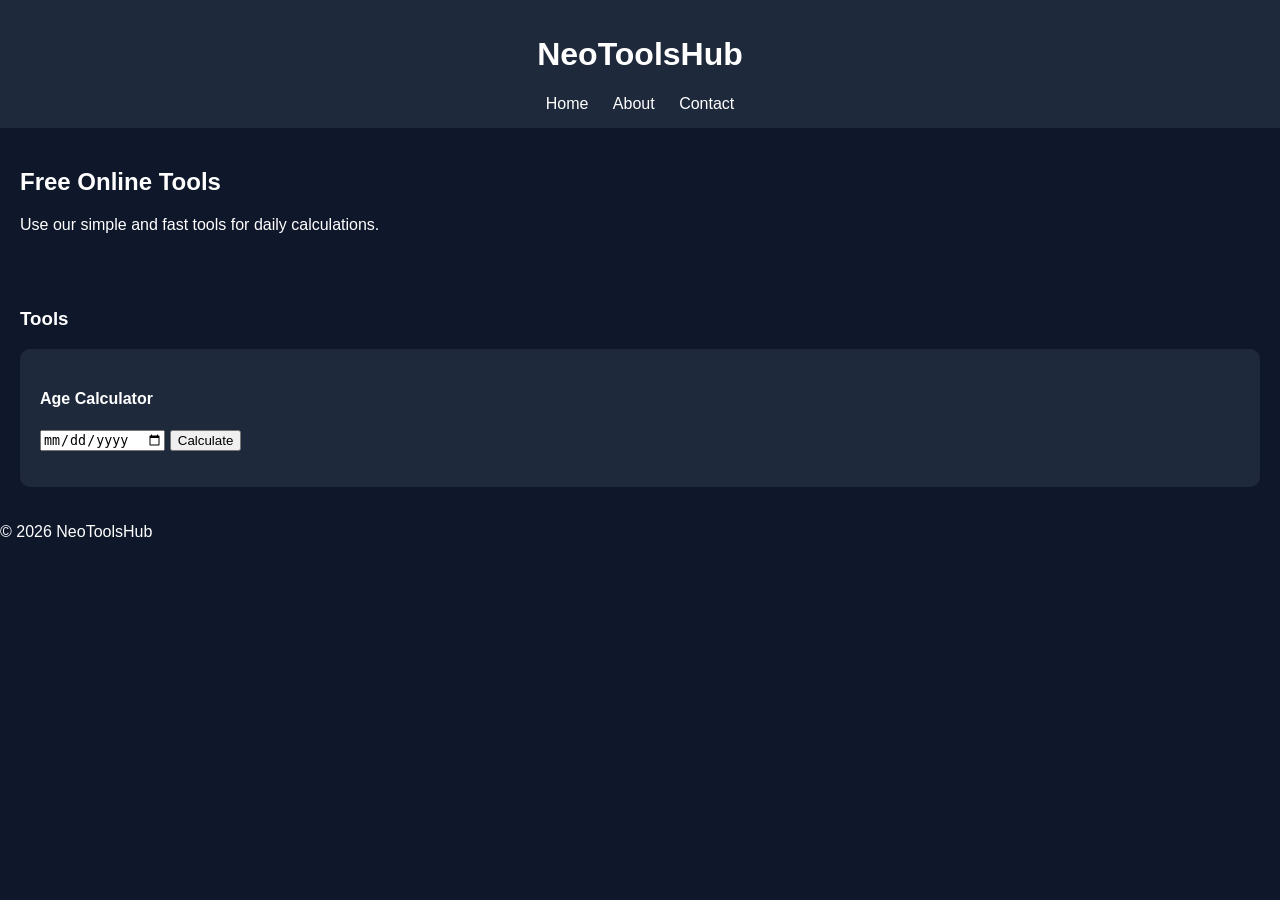
==== index.html @ cdfaf319 "Initial website upload (NeoToolsHub) Added HTML, CSS, JS and sitemap files for NeoToolsHub website" ====
<!DOCTYPE html>
<html lang="en">
<head>
<meta charset="UTF-8">
<meta name="viewport" content="width=device-width, initial-scale=1.0">
<title>NeoToolsHub - Free Online Tools</title>
<meta name="description" content="Free online tools like age calculator, EMI calculator, percentage calculator, and more. Fast & simple tools.">
<link rel="stylesheet" href="style.css">
</head>

<body>

<header>
  <h1>NeoToolsHub</h1>
  <nav>
    <a href="index.html">Home</a>
    <a href="about.html">About</a>
    <a href="contact.html">Contact</a>
  </nav>
</header>

<section>
  <h2>Free Online Tools</h2>
  <p>Use our simple and fast tools for daily calculations.</p>
</section>

<section>
  <h3>Tools</h3>

  <div class="card">
    <h4>Age Calculator</h4>
    <input type="date" id="dob">
    <button onclick="calcAge()">Calculate</button>
    <p id="result"></p>
  </div>

</section>

<footer>
  <p>© 2026 NeoToolsHub</p>
</footer>

<script src="script.js"></script>
</body>
</html>
---- style.css ----
body {
  font-family: Arial;
  margin: 0;
  background: #0f172a;
  color: white;
}

header {
  background: #1e293b;
  padding: 15px;
  text-align: center;
}

nav a {
  color: white;
  margin: 10px;
  text-decoration: none;
}

section {
  padding: 20px;
}

.card {
  background: #1e293b;
  padding: 20px;
  border-radius: 10px;
}
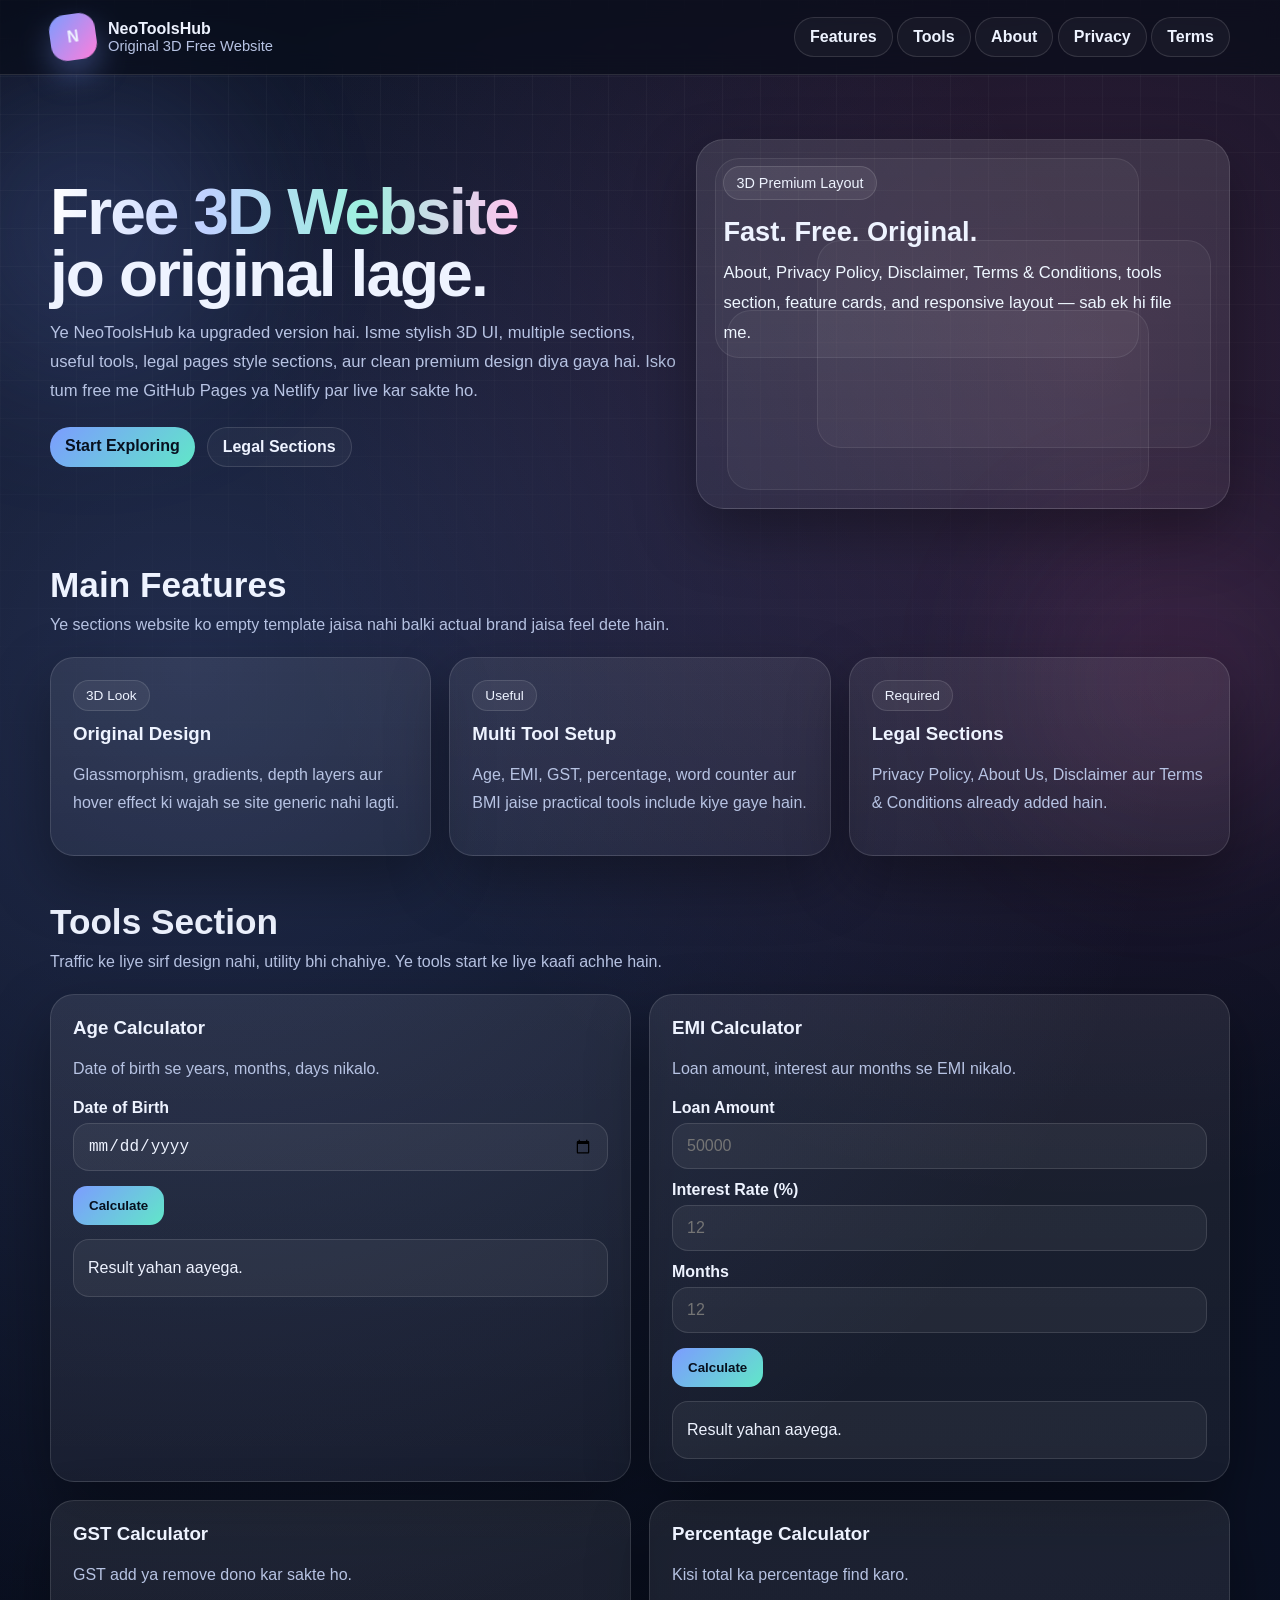
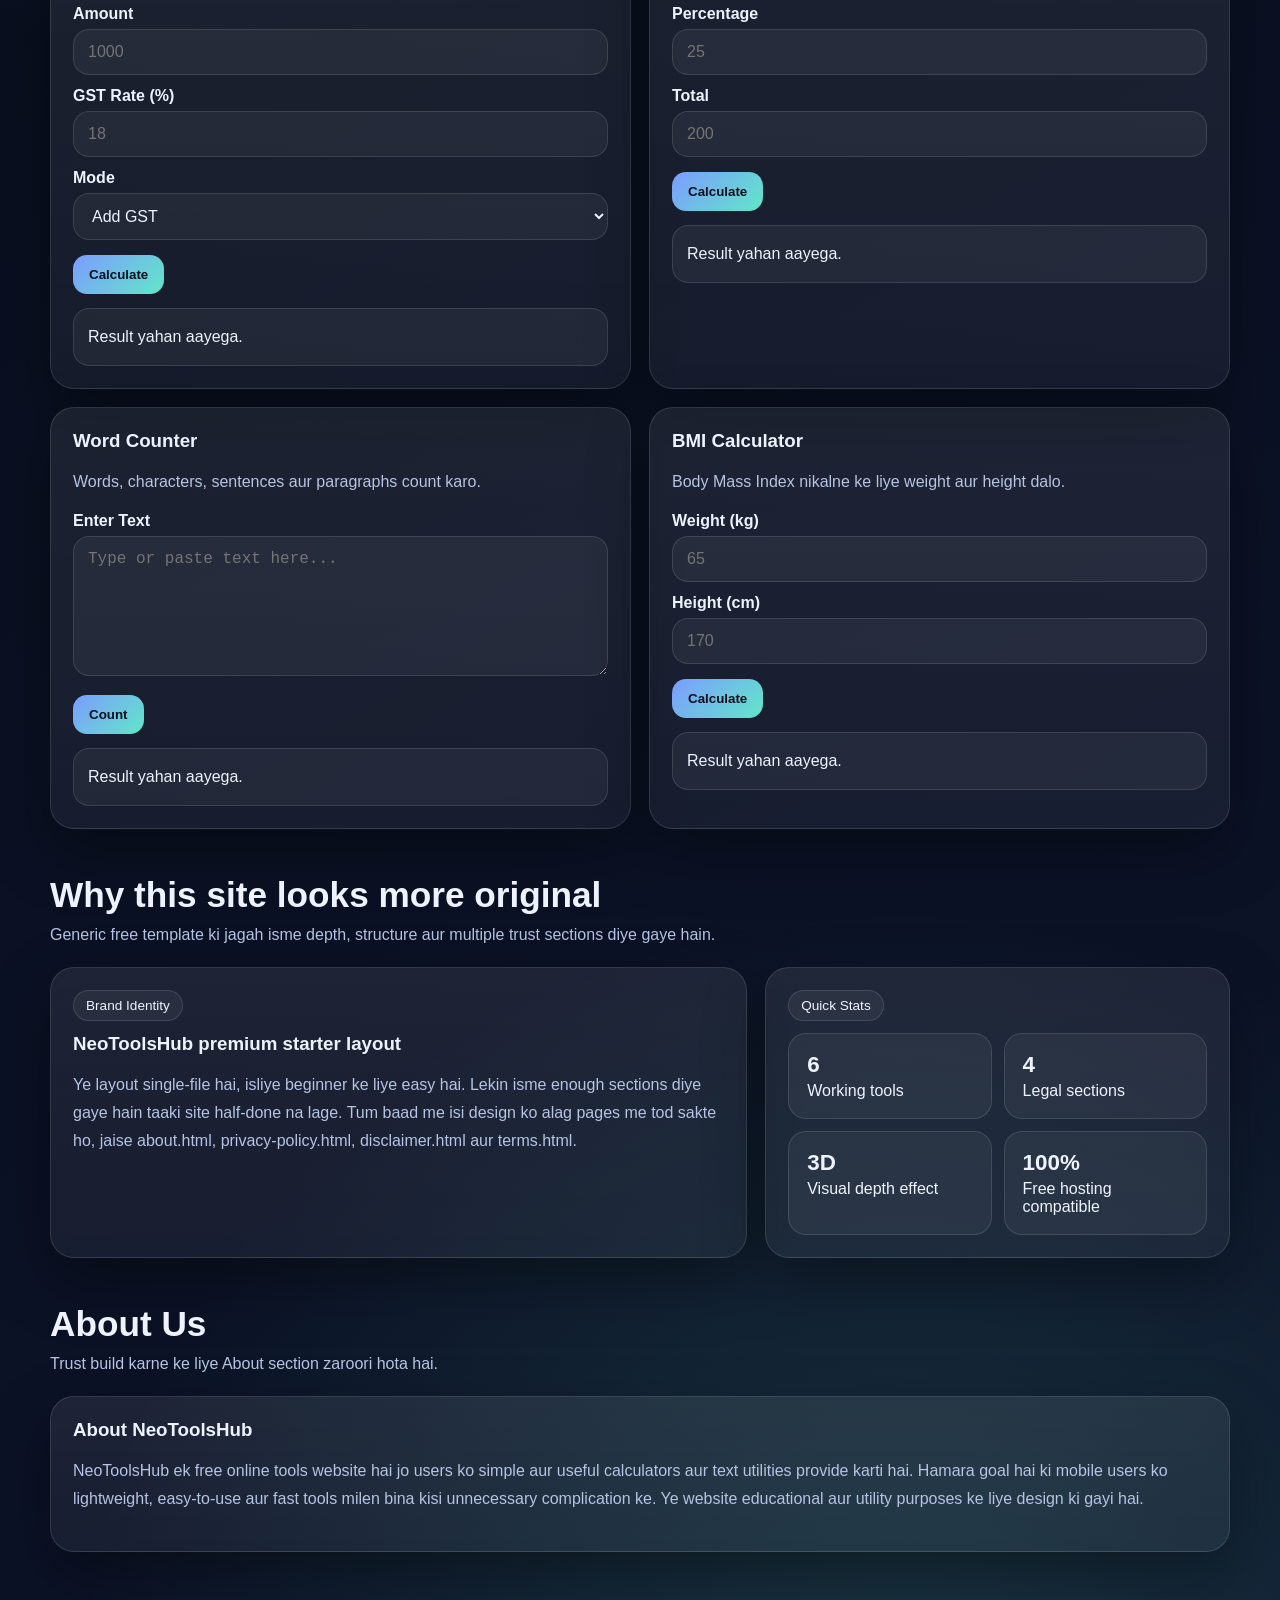
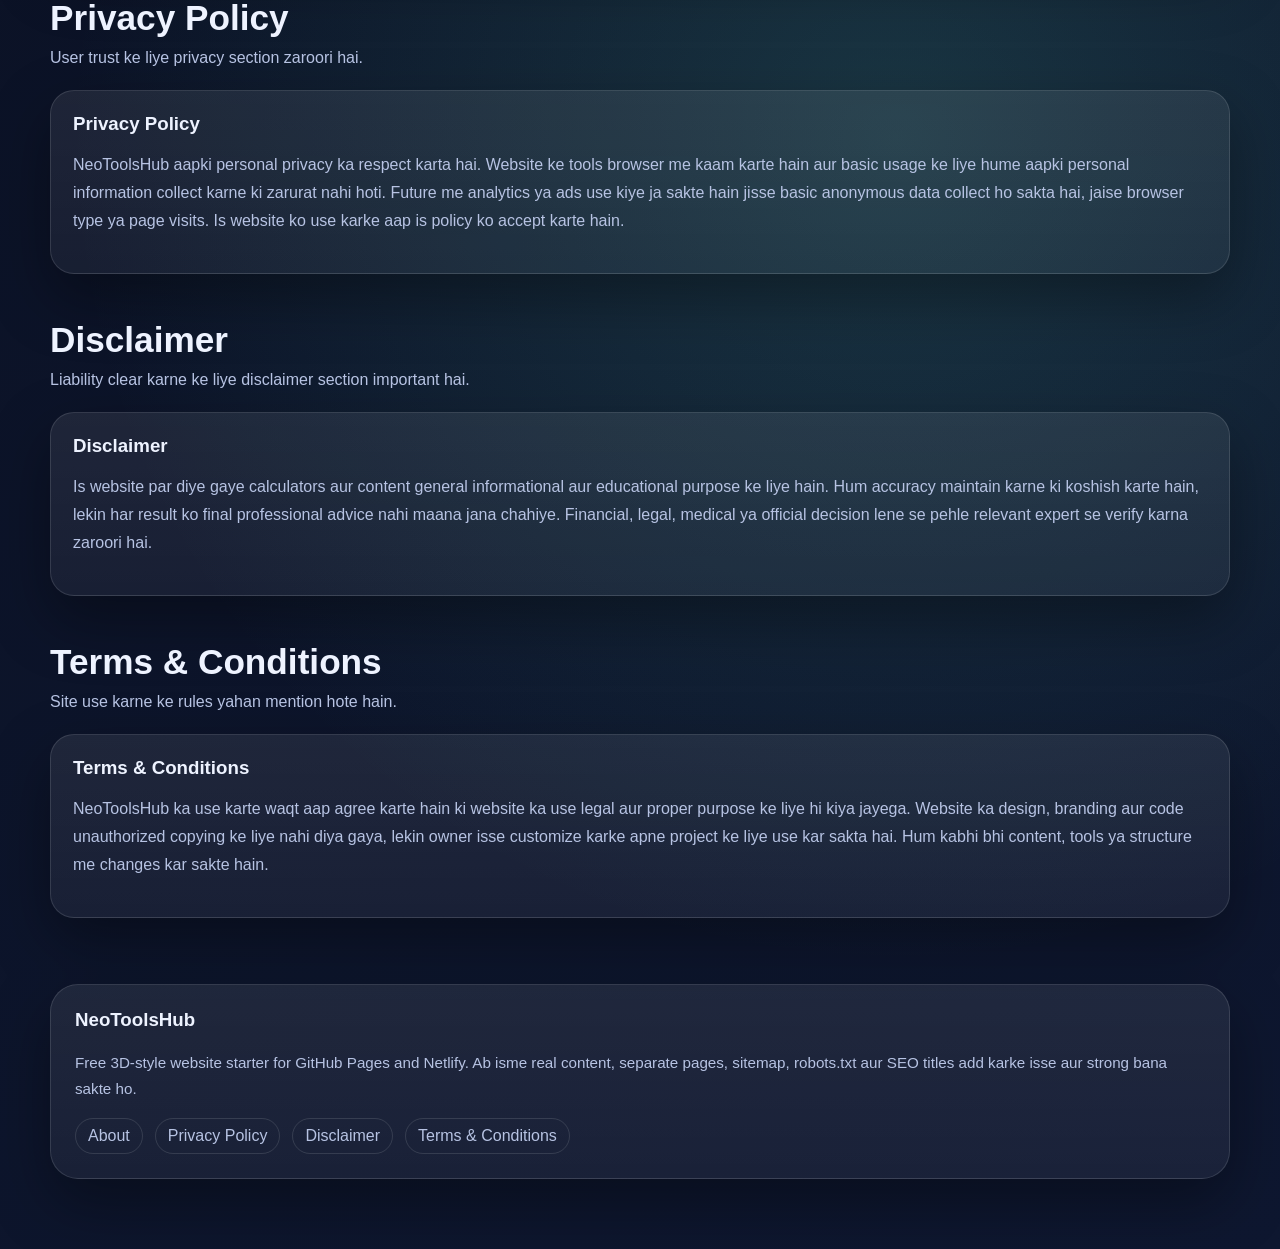
==== commit 0b434ade: "Update index.html" ====
--- a/index.html
+++ b/index.html
@@ -1,46 +1,501 @@
-
 <!DOCTYPE html>
 <html lang="en">
 <head>
-<meta charset="UTF-8">
-<meta name="viewport" content="width=device-width, initial-scale=1.0">
-<title>NeoToolsHub - Free Online Tools</title>
-<meta name="description" content="Free online tools like age calculator, EMI calculator, percentage calculator, and more. Fast & simple tools.">
-<link rel="stylesheet" href="style.css">
+  <meta charset="UTF-8" />
+  <meta name="viewport" content="width=device-width, initial-scale=1.0" />
+  <title>NeoToolsHub | Free 3D Tools Website</title>
+  <meta name="description" content="NeoToolsHub is a free 3D-style tools website with useful calculators, clean sections, and important legal pages like Privacy Policy, About, Disclaimer, and Terms." />
+  <meta name="theme-color" content="#0b1020" />
+  <style>
+    :root{
+      --bg:#070b17;
+      --bg2:#0e1730;
+      --panel:rgba(255,255,255,.08);
+      --panel2:rgba(255,255,255,.05);
+      --text:#eef3ff;
+      --muted:#b7c3e3;
+      --line:rgba(255,255,255,.12);
+      --accent:#7c9cff;
+      --accent2:#61e7c8;
+      --accent3:#ff7edb;
+      --shadow:0 24px 60px rgba(0,0,0,.35);
+      --radius:24px;
+    }
+    *{box-sizing:border-box}
+    html{scroll-behavior:smooth}
+    body{
+      margin:0;
+      font-family:Inter,Arial,Helvetica,sans-serif;
+      color:var(--text);
+      background:
+        radial-gradient(circle at 15% 15%, rgba(124,156,255,.22), transparent 25%),
+        radial-gradient(circle at 85% 8%, rgba(255,126,219,.16), transparent 20%),
+        radial-gradient(circle at 70% 75%, rgba(97,231,200,.16), transparent 24%),
+        linear-gradient(150deg,var(--bg),var(--bg2));
+      overflow-x:hidden;
+    }
+    .bg-grid,.bg-glow{position:fixed;inset:0;pointer-events:none;z-index:-2}
+    .bg-grid{
+      background-image:linear-gradient(rgba(255,255,255,.04) 1px,transparent 1px),linear-gradient(90deg,rgba(255,255,255,.04) 1px,transparent 1px);
+      background-size:38px 38px;
+      mask-image:linear-gradient(to bottom,rgba(0,0,0,.85),transparent);
+    }
+    .bg-glow::before,.bg-glow::after{
+      content:"";position:absolute;border-radius:50%;filter:blur(80px);opacity:.36
+    }
+    .bg-glow::before{width:300px;height:300px;left:-60px;top:80px;background:rgba(124,156,255,.45)}
+    .bg-glow::after{width:320px;height:320px;right:-60px;bottom:60px;background:rgba(255,126,219,.28)}
+    .container{width:min(1180px,calc(100% - 24px));margin:0 auto}
+    header{
+      position:sticky;top:0;z-index:50;
+      backdrop-filter:blur(12px);
+      background:rgba(7,11,23,.65);
+      border-bottom:1px solid var(--line)
+    }
+    .nav{display:flex;justify-content:space-between;align-items:center;gap:14px;padding:14px 0;flex-wrap:wrap}
+    .brand{display:flex;align-items:center;gap:12px;text-decoration:none;color:var(--text)}
+    .logo{
+      width:46px;height:46px;border-radius:16px;display:grid;place-items:center;
+      background:linear-gradient(135deg,var(--accent),var(--accent3));font-weight:800;
+      box-shadow:0 14px 30px rgba(124,156,255,.35);transform:rotate(-8deg)
+    }
+    .brand span{display:block;color:var(--muted);font-size:.92rem}
+    nav a,.btn{
+      text-decoration:none;color:var(--text);padding:10px 15px;border-radius:999px;
+      border:1px solid var(--line);background:rgba(255,255,255,.04);font-weight:600;
+      transition:.25s ease;display:inline-block
+    }
+    nav a:hover,.btn:hover{transform:translateY(-2px);background:rgba(255,255,255,.08)}
+    .hero{padding:64px 0 34px;display:grid;grid-template-columns:1.08fr .92fr;gap:20px;align-items:center}
+    .hero h1{font-size:clamp(2.2rem,5vw,4.6rem);line-height:.98;margin:0 0 12px;letter-spacing:-.03em}
+    .gradient{background:linear-gradient(90deg,#fff,#bfd0ff,#9ef0df,#ffc4ef);-webkit-background-clip:text;background-clip:text;color:transparent}
+    .hero p{margin:0 0 22px;color:var(--muted);font-size:1.04rem;line-height:1.75;max-width:680px}
+    .actions{display:flex;gap:12px;flex-wrap:wrap}
+    .btn.primary{background:linear-gradient(135deg,var(--accent),var(--accent2));color:#07101f;border:0}
+    .hero-3d{perspective:1000px}
+    .scene{
+      min-height:370px;padding:26px;border-radius:28px;position:relative;overflow:hidden;
+      border:1px solid var(--line);background:linear-gradient(180deg,rgba(255,255,255,.11),rgba(255,255,255,.05));
+      box-shadow:var(--shadow);transform-style:preserve-3d;transition:transform .12s ease-out
+    }
+    .scene .layer{position:absolute;border-radius:24px;border:1px solid rgba(255,255,255,.08);background:rgba(255,255,255,.04)}
+    .scene .l1{inset:18px 90px 150px 18px;transform:translateZ(20px)}
+    .scene .l2{inset:100px 18px 60px 120px;transform:translateZ(45px)}
+    .scene .l3{inset:170px 80px 18px 30px;transform:translateZ(75px)}
+    .floating{position:relative;z-index:2;transform:translateZ(100px)}
+    .badge{display:inline-block;padding:8px 12px;border-radius:999px;border:1px solid var(--line);background:rgba(255,255,255,.07);font-size:.9rem;margin-bottom:16px}
+    .floating h3{margin:0 0 10px;font-size:1.7rem}
+    .floating p{margin:0;color:#eef6ff;line-height:1.8}
+    .section{padding:22px 0 24px}
+    .section-head{display:flex;justify-content:space-between;gap:16px;align-items:end;margin-bottom:18px;flex-wrap:wrap}
+    .section-head h2{margin:0;font-size:clamp(1.6rem,4vw,2.2rem)}
+    .section-head p{margin:6px 0 0;color:var(--muted);max-width:760px;line-height:1.75}
+    .grid{display:grid;grid-template-columns:repeat(3,1fr);gap:18px}
+    .grid.two{grid-template-columns:repeat(2,1fr)}
+    .card,.legal-card,.feature-card{
+      border:1px solid var(--line);border-radius:var(--radius);
+      background:linear-gradient(180deg,var(--panel),var(--panel2));box-shadow:var(--shadow)
+    }
+    .card,.feature-card,.legal-card{padding:22px}
+    .feature-card{transform-style:preserve-3d;transition:.25s ease}
+    .feature-card:hover{transform:translateY(-6px) rotateX(4deg) rotateY(-4deg)}
+    .tag{display:inline-flex;padding:7px 12px;border-radius:999px;border:1px solid var(--line);background:rgba(255,255,255,.06);font-size:.85rem;margin-bottom:12px}
+    .feature-card h3,.card h3,.legal-card h3{margin:0 0 10px}
+    .muted{color:var(--muted);line-height:1.75}
+    label{display:block;margin:12px 0 6px;font-weight:700}
+    input,textarea,select{
+      width:100%;padding:13px 14px;border-radius:16px;border:1px solid var(--line);
+      background:rgba(255,255,255,.05);color:var(--text);outline:none;font-size:1rem
+    }
+    textarea{min-height:140px;resize:vertical}
+    button.tool-btn{
+      margin-top:15px;border:0;padding:12px 16px;border-radius:14px;cursor:pointer;
+      background:linear-gradient(135deg,var(--accent),var(--accent2));color:#07101f;font-weight:800
+    }
+    .result{margin-top:14px;padding:14px;border-radius:16px;border:1px solid var(--line);background:rgba(255,255,255,.05);min-height:58px;line-height:1.7}
+    .highlight{display:grid;grid-template-columns:1.2fr .8fr;gap:18px}
+    .mini-stats{display:grid;grid-template-columns:repeat(2,1fr);gap:12px}
+    .stat{padding:18px;border-radius:18px;border:1px solid var(--line);background:rgba(255,255,255,.05)}
+    .stat b{display:block;font-size:1.4rem;margin-bottom:4px}
+    footer{padding:42px 0 70px}
+    .footer-card{padding:24px;border-radius:28px;border:1px solid var(--line);background:linear-gradient(180deg,var(--panel),var(--panel2));box-shadow:var(--shadow)}
+    .footer-links{display:flex;gap:12px;flex-wrap:wrap;margin-top:14px}
+    .footer-links a{text-decoration:none;color:var(--muted);padding:8px 12px;border:1px solid var(--line);border-radius:999px}
+    .small{font-size:.95rem}
+    @media (max-width:980px){.hero,.grid,.highlight,.grid.two{grid-template-columns:1fr}.mini-stats{grid-template-columns:1fr 1fr}}
+    @media (max-width:640px){nav{display:flex;flex-wrap:wrap;gap:8px}.mini-stats{grid-template-columns:1fr}.hero{padding-top:48px}}
+  </style>
 </head>
-
 <body>
-
-<header>
-  <h1>NeoToolsHub</h1>
-  <nav>
-    <a href="index.html">Home</a>
-    <a href="about.html">About</a>
-    <a href="contact.html">Contact</a>
-  </nav>
-</header>
-
-<section>
-  <h2>Free Online Tools</h2>
-  <p>Use our simple and fast tools for daily calculations.</p>
-</section>
-
-<section>
-  <h3>Tools</h3>
-
-  <div class="card">
-    <h4>Age Calculator</h4>
-    <input type="date" id="dob">
-    <button onclick="calcAge()">Calculate</button>
-    <p id="result"></p>
-  </div>
-
-</section>
-
-<footer>
-  <p>© 2026 NeoToolsHub</p>
-</footer>
-
-<script src="script.js"></script>
+  <div class="bg-grid"></div>
+  <div class="bg-glow"></div>
+
+  <header>
+    <div class="container nav">
+      <a href="#home" class="brand">
+        <div class="logo">N</div>
+        <div>
+          <strong>NeoToolsHub</strong>
+          <span>Original 3D Free Website</span>
+        </div>
+      </a>
+      <nav>
+        <a href="#features">Features</a>
+        <a href="#tools">Tools</a>
+        <a href="#about">About</a>
+        <a href="#privacy">Privacy</a>
+        <a href="#terms">Terms</a>
+      </nav>
+    </div>
+  </header>
+
+  <main class="container" id="home">
+    <section class="hero">
+      <div>
+        <h1><span class="gradient">Free 3D Website</span><br>jo original lage.</h1>
+        <p>
+          Ye NeoToolsHub ka upgraded version hai. Isme stylish 3D UI, multiple sections, useful tools,
+          legal pages style sections, aur clean premium design diya gaya hai. Isko tum free me GitHub Pages ya Netlify par live kar sakte ho.
+        </p>
+        <div class="actions">
+          <a href="#tools" class="btn primary">Start Exploring</a>
+          <a href="#privacy" class="btn">Legal Sections</a>
+        </div>
+      </div>
+
+      <div class="hero-3d">
+        <div class="scene" id="tiltCard">
+          <div class="layer l1"></div>
+          <div class="layer l2"></div>
+          <div class="layer l3"></div>
+          <div class="floating">
+            <span class="badge">3D Premium Layout</span>
+            <h3>Fast. Free. Original.</h3>
+            <p>
+              About, Privacy Policy, Disclaimer, Terms & Conditions,
+              tools section, feature cards, and responsive layout — sab ek hi file me.
+            </p>
+          </div>
+        </div>
+      </div>
+    </section>
+
+    <section class="section" id="features">
+      <div class="section-head">
+        <div>
+          <h2>Main Features</h2>
+          <p>Ye sections website ko empty template jaisa nahi balki actual brand jaisa feel dete hain.</p>
+        </div>
+      </div>
+      <div class="grid">
+        <article class="feature-card">
+          <span class="tag">3D Look</span>
+          <h3>Original Design</h3>
+          <p class="muted">Glassmorphism, gradients, depth layers aur hover effect ki wajah se site generic nahi lagti.</p>
+        </article>
+        <article class="feature-card">
+          <span class="tag">Useful</span>
+          <h3>Multi Tool Setup</h3>
+          <p class="muted">Age, EMI, GST, percentage, word counter aur BMI jaise practical tools include kiye gaye hain.</p>
+        </article>
+        <article class="feature-card">
+          <span class="tag">Required</span>
+          <h3>Legal Sections</h3>
+          <p class="muted">Privacy Policy, About Us, Disclaimer aur Terms & Conditions already added hain.</p>
+        </article>
+      </div>
+    </section>
+
+    <section class="section" id="tools">
+      <div class="section-head">
+        <div>
+          <h2>Tools Section</h2>
+          <p>Traffic ke liye sirf design nahi, utility bhi chahiye. Ye tools start ke liye kaafi achhe hain.</p>
+        </div>
+      </div>
+
+      <div class="grid two">
+        <article class="card">
+          <h3>Age Calculator</h3>
+          <p class="muted">Date of birth se years, months, days nikalo.</p>
+          <label for="dob">Date of Birth</label>
+          <input type="date" id="dob">
+          <button class="tool-btn" onclick="calculateAge()">Calculate</button>
+          <div class="result" id="ageResult">Result yahan aayega.</div>
+        </article>
+
+        <article class="card">
+          <h3>EMI Calculator</h3>
+          <p class="muted">Loan amount, interest aur months se EMI nikalo.</p>
+          <label for="loanAmount">Loan Amount</label>
+          <input type="number" id="loanAmount" placeholder="50000">
+          <label for="interestRate">Interest Rate (%)</label>
+          <input type="number" id="interestRate" placeholder="12" step="0.01">
+          <label for="loanMonths">Months</label>
+          <input type="number" id="loanMonths" placeholder="12">
+          <button class="tool-btn" onclick="calculateEMI()">Calculate</button>
+          <div class="result" id="emiResult">Result yahan aayega.</div>
+        </article>
+
+        <article class="card">
+          <h3>GST Calculator</h3>
+          <p class="muted">GST add ya remove dono kar sakte ho.</p>
+          <label for="gstAmount">Amount</label>
+          <input type="number" id="gstAmount" placeholder="1000" step="0.01">
+          <label for="gstRate">GST Rate (%)</label>
+          <input type="number" id="gstRate" placeholder="18" step="0.01">
+          <label for="gstMode">Mode</label>
+          <select id="gstMode">
+            <option value="add">Add GST</option>
+            <option value="remove">Remove GST</option>
+          </select>
+          <button class="tool-btn" onclick="calculateGST()">Calculate</button>
+          <div class="result" id="gstResult">Result yahan aayega.</div>
+        </article>
+
+        <article class="card">
+          <h3>Percentage Calculator</h3>
+          <p class="muted">Kisi total ka percentage find karo.</p>
+          <label for="percentValue">Percentage</label>
+          <input type="number" id="percentValue" placeholder="25" step="0.01">
+          <label for="percentTotal">Total</label>
+          <input type="number" id="percentTotal" placeholder="200" step="0.01">
+          <button class="tool-btn" onclick="calculatePercentage()">Calculate</button>
+          <div class="result" id="percentageResult">Result yahan aayega.</div>
+        </article>
+
+        <article class="card">
+          <h3>Word Counter</h3>
+          <p class="muted">Words, characters, sentences aur paragraphs count karo.</p>
+          <label for="wordInput">Enter Text</label>
+          <textarea id="wordInput" placeholder="Type or paste text here..."></textarea>
+          <button class="tool-btn" onclick="countWords()">Count</button>
+          <div class="result" id="wordResult">Result yahan aayega.</div>
+        </article>
+
+        <article class="card">
+          <h3>BMI Calculator</h3>
+          <p class="muted">Body Mass Index nikalne ke liye weight aur height dalo.</p>
+          <label for="weight">Weight (kg)</label>
+          <input type="number" id="weight" placeholder="65" step="0.1">
+          <label for="height">Height (cm)</label>
+          <input type="number" id="height" placeholder="170" step="0.1">
+          <button class="tool-btn" onclick="calculateBMI()">Calculate</button>
+          <div class="result" id="bmiResult">Result yahan aayega.</div>
+        </article>
+      </div>
+    </section>
+
+    <section class="section">
+      <div class="section-head">
+        <div>
+          <h2>Why this site looks more original</h2>
+          <p>Generic free template ki jagah isme depth, structure aur multiple trust sections diye gaye hain.</p>
+        </div>
+      </div>
+      <div class="highlight">
+        <div class="legal-card">
+          <span class="tag">Brand Identity</span>
+          <h3>NeoToolsHub premium starter layout</h3>
+          <p class="muted">
+            Ye layout single-file hai, isliye beginner ke liye easy hai. Lekin isme enough sections diye gaye hain taaki site half-done na lage.
+            Tum baad me isi design ko alag pages me tod sakte ho, jaise about.html, privacy-policy.html, disclaimer.html aur terms.html.
+          </p>
+        </div>
+        <div class="legal-card">
+          <span class="tag">Quick Stats</span>
+          <div class="mini-stats">
+            <div class="stat"><b>6</b><span>Working tools</span></div>
+            <div class="stat"><b>4</b><span>Legal sections</span></div>
+            <div class="stat"><b>3D</b><span>Visual depth effect</span></div>
+            <div class="stat"><b>100%</b><span>Free hosting compatible</span></div>
+          </div>
+        </div>
+      </div>
+    </section>
+
+    <section class="section" id="about">
+      <div class="section-head">
+        <div>
+          <h2>About Us</h2>
+          <p>Trust build karne ke liye About section zaroori hota hai.</p>
+        </div>
+      </div>
+      <div class="legal-card">
+        <h3>About NeoToolsHub</h3>
+        <p class="muted">
+          NeoToolsHub ek free online tools website hai jo users ko simple aur useful calculators aur text utilities provide karti hai.
+          Hamara goal hai ki mobile users ko lightweight, easy-to-use aur fast tools milen bina kisi unnecessary complication ke.
+          Ye website educational aur utility purposes ke liye design ki gayi hai.
+        </p>
+      </div>
+    </section>
+
+    <section class="section" id="privacy">
+      <div class="section-head">
+        <div>
+          <h2>Privacy Policy</h2>
+          <p>User trust ke liye privacy section zaroori hai.</p>
+        </div>
+      </div>
+      <div class="legal-card">
+        <h3>Privacy Policy</h3>
+        <p class="muted">
+          NeoToolsHub aapki personal privacy ka respect karta hai. Website ke tools browser me kaam karte hain aur basic usage ke liye hume aapki personal information collect karne ki zarurat nahi hoti.
+          Future me analytics ya ads use kiye ja sakte hain jisse basic anonymous data collect ho sakta hai, jaise browser type ya page visits.
+          Is website ko use karke aap is policy ko accept karte hain.
+        </p>
+      </div>
+    </section>
+
+    <section class="section" id="disclaimer">
+      <div class="section-head">
+        <div>
+          <h2>Disclaimer</h2>
+          <p>Liability clear karne ke liye disclaimer section important hai.</p>
+        </div>
+      </div>
+      <div class="legal-card">
+        <h3>Disclaimer</h3>
+        <p class="muted">
+          Is website par diye gaye calculators aur content general informational aur educational purpose ke liye hain.
+          Hum accuracy maintain karne ki koshish karte hain, lekin har result ko final professional advice nahi maana jana chahiye.
+          Financial, legal, medical ya official decision lene se pehle relevant expert se verify karna zaroori hai.
+        </p>
+      </div>
+    </section>
+
+    <section class="section" id="terms">
+      <div class="section-head">
+        <div>
+          <h2>Terms & Conditions</h2>
+          <p>Site use karne ke rules yahan mention hote hain.</p>
+        </div>
+      </div>
+      <div class="legal-card">
+        <h3>Terms & Conditions</h3>
+        <p class="muted">
+          NeoToolsHub ka use karte waqt aap agree karte hain ki website ka use legal aur proper purpose ke liye hi kiya jayega.
+          Website ka design, branding aur code unauthorized copying ke liye nahi diya gaya, lekin owner isse customize karke apne project ke liye use kar sakta hai.
+          Hum kabhi bhi content, tools ya structure me changes kar sakte hain.
+        </p>
+      </div>
+    </section>
+  </main>
+
+  <footer>
+    <div class="container footer-card">
+      <h3 style="margin-top:0">NeoToolsHub</h3>
+      <p class="muted small">
+        Free 3D-style website starter for GitHub Pages and Netlify. Ab isme real content, separate pages, sitemap, robots.txt aur SEO titles add karke isse aur strong bana sakte ho.
+      </p>
+      <div class="footer-links">
+        <a href="#about">About</a>
+        <a href="#privacy">Privacy Policy</a>
+        <a href="#disclaimer">Disclaimer</a>
+        <a href="#terms">Terms & Conditions</a>
+      </div>
+    </div>
+  </footer>
+
+  <script>
+    function formatNumber(num){
+      return Number(num).toLocaleString('en-IN',{maximumFractionDigits:2});
+    }
+
+    function calculateAge(){
+      const dobValue=document.getElementById('dob').value;
+      const result=document.getElementById('ageResult');
+      if(!dobValue){ result.textContent='Please select your date of birth.'; return; }
+      const dob=new Date(dobValue);
+      const today=new Date();
+      if(dob>today){ result.textContent='Date of birth cannot be in the future.'; return; }
+      let years=today.getFullYear()-dob.getFullYear();
+      let months=today.getMonth()-dob.getMonth();
+      let days=today.getDate()-dob.getDate();
+      if(days<0){ months--; days+=new Date(today.getFullYear(),today.getMonth(),0).getDate(); }
+      if(months<0){ years--; months+=12; }
+      result.innerHTML='Age: <strong>'+years+'</strong> years, <strong>'+months+'</strong> months, <strong>'+days+'</strong> days.';
+    }
+
+    function calculateEMI(){
+      const principal=parseFloat(document.getElementById('loanAmount').value);
+      const annualRate=parseFloat(document.getElementById('interestRate').value);
+      const months=parseInt(document.getElementById('loanMonths').value);
+      const result=document.getElementById('emiResult');
+      if(!principal||!annualRate||!months||principal<=0||annualRate<=0||months<=0){
+        result.textContent='Please enter valid loan amount, interest rate and months.'; return;
+      }
+      const monthlyRate=annualRate/12/100;
+      const emi=(principal*monthlyRate*Math.pow(1+monthlyRate,months))/(Math.pow(1+monthlyRate,months)-1);
+      const totalPayment=emi*months;
+      const totalInterest=totalPayment-principal;
+      result.innerHTML='Monthly EMI: <strong>₹'+formatNumber(emi)+'</strong><br>Total Payment: <strong>₹'+formatNumber(totalPayment)+'</strong><br>Total Interest: <strong>₹'+formatNumber(totalInterest)+'</strong>';
+    }
+
+    function calculateGST(){
+      const amount=parseFloat(document.getElementById('gstAmount').value);
+      const rate=parseFloat(document.getElementById('gstRate').value);
+      const mode=document.getElementById('gstMode').value;
+      const result=document.getElementById('gstResult');
+      if(!amount||rate<0||amount<=0){ result.textContent='Please enter valid amount and GST rate.'; return; }
+      if(mode==='add'){
+        const gstValue=amount*rate/100;
+        const total=amount+gstValue;
+        result.innerHTML='GST Amount: <strong>₹'+formatNumber(gstValue)+'</strong><br>Final Amount: <strong>₹'+formatNumber(total)+'</strong>';
+      }else{
+        const baseAmount=amount/(1+rate/100);
+        const gstValue=amount-baseAmount;
+        result.innerHTML='Base Amount: <strong>₹'+formatNumber(baseAmount)+'</strong><br>Included GST: <strong>₹'+formatNumber(gstValue)+'</strong>';
+      }
+    }
+
+    function calculatePercentage(){
+      const value=parseFloat(document.getElementById('percentValue').value);
+      const total=parseFloat(document.getElementById('percentTotal').value);
+      const result=document.getElementById('percentageResult');
+      if(isNaN(value)||isNaN(total)||total===0){ result.textContent='Please enter valid values.'; return; }
+      const answer=(value/100)*total;
+      result.innerHTML='<strong>'+value+'%</strong> of <strong>'+total+'</strong> is <strong>'+formatNumber(answer)+'</strong>.';
+    }
+
+    function countWords(){
+      const text=document.getElementById('wordInput').value.trim();
+      const result=document.getElementById('wordResult');
+      if(!text){ result.textContent='Please enter some text first.'; return; }
+      const words=text.split(/\s+/).filter(Boolean).length;
+      const characters=text.length;
+      const charactersNoSpaces=text.replace(/\s/g,'').length;
+      const sentences=text.split(/[.!?]+/).filter(item=>item.trim().length>0).length;
+      const paragraphs=text.split(/\n+/).filter(item=>item.trim().length>0).length;
+      result.innerHTML='Words: <strong>'+words+'</strong><br>Characters: <strong>'+characters+'</strong><br>Characters without spaces: <strong>'+charactersNoSpaces+'</strong><br>Sentences: <strong>'+sentences+'</strong><br>Paragraphs: <strong>'+paragraphs+'</strong>';
+    }
+
+    function calculateBMI(){
+      const weight=parseFloat(document.getElementById('weight').value);
+      const heightCm=parseFloat(document.getElementById('height').value);
+      const result=document.getElementById('bmiResult');
+      if(!weight||!heightCm||weight<=0||heightCm<=0){ result.textContent='Please enter valid weight and height.'; return; }
+      const heightM=heightCm/100;
+      const bmi=weight/(heightM*heightM);
+      let status='';
+      if(bmi<18.5) status='Underweight';
+      else if(bmi<25) status='Normal';
+      else if(bmi<30) status='Overweight';
+      else status='Obese';
+      result.innerHTML='BMI: <strong>'+bmi.toFixed(2)+'</strong><br>Status: <strong>'+status+'</strong>';
+    }
+
+    const tiltCard=document.getElementById('tiltCard');
+    tiltCard.addEventListener('mousemove',(e)=>{
+      const rect=tiltCard.getBoundingClientRect();
+      const x=e.clientX-rect.left;
+      const y=e.clientY-rect.top;
+      const rotateY=((x/rect.width)-0.5)*12;
+      const rotateX=((y/rect.height)-0.5)*-12;
+      tiltCard.style.transform='rotateX('+rotateX+'deg) rotateY('+rotateY+'deg)';
+    });
+    tiltCard.addEventListener('mouseleave',()=>{ tiltCard.style.transform='rotateX(0deg) rotateY(0deg)'; });
+  </script>
 </body>
 </html>
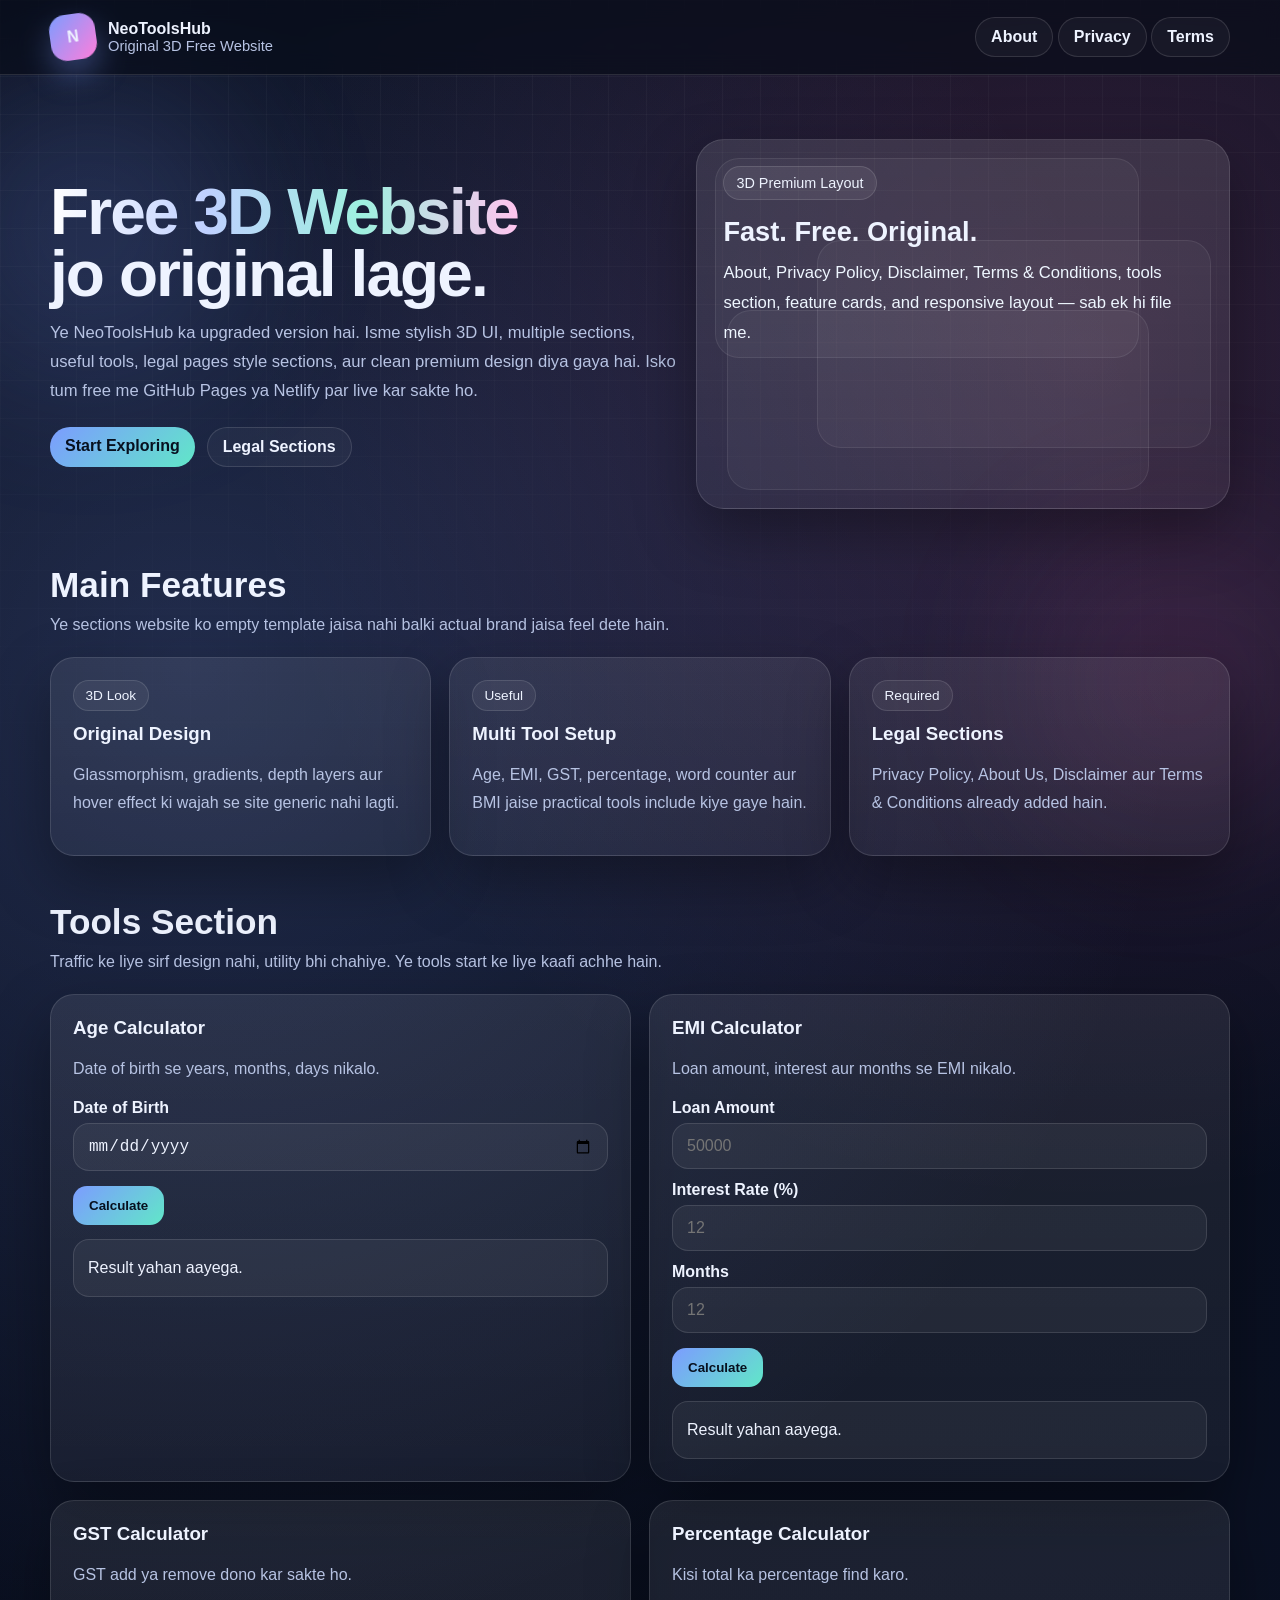
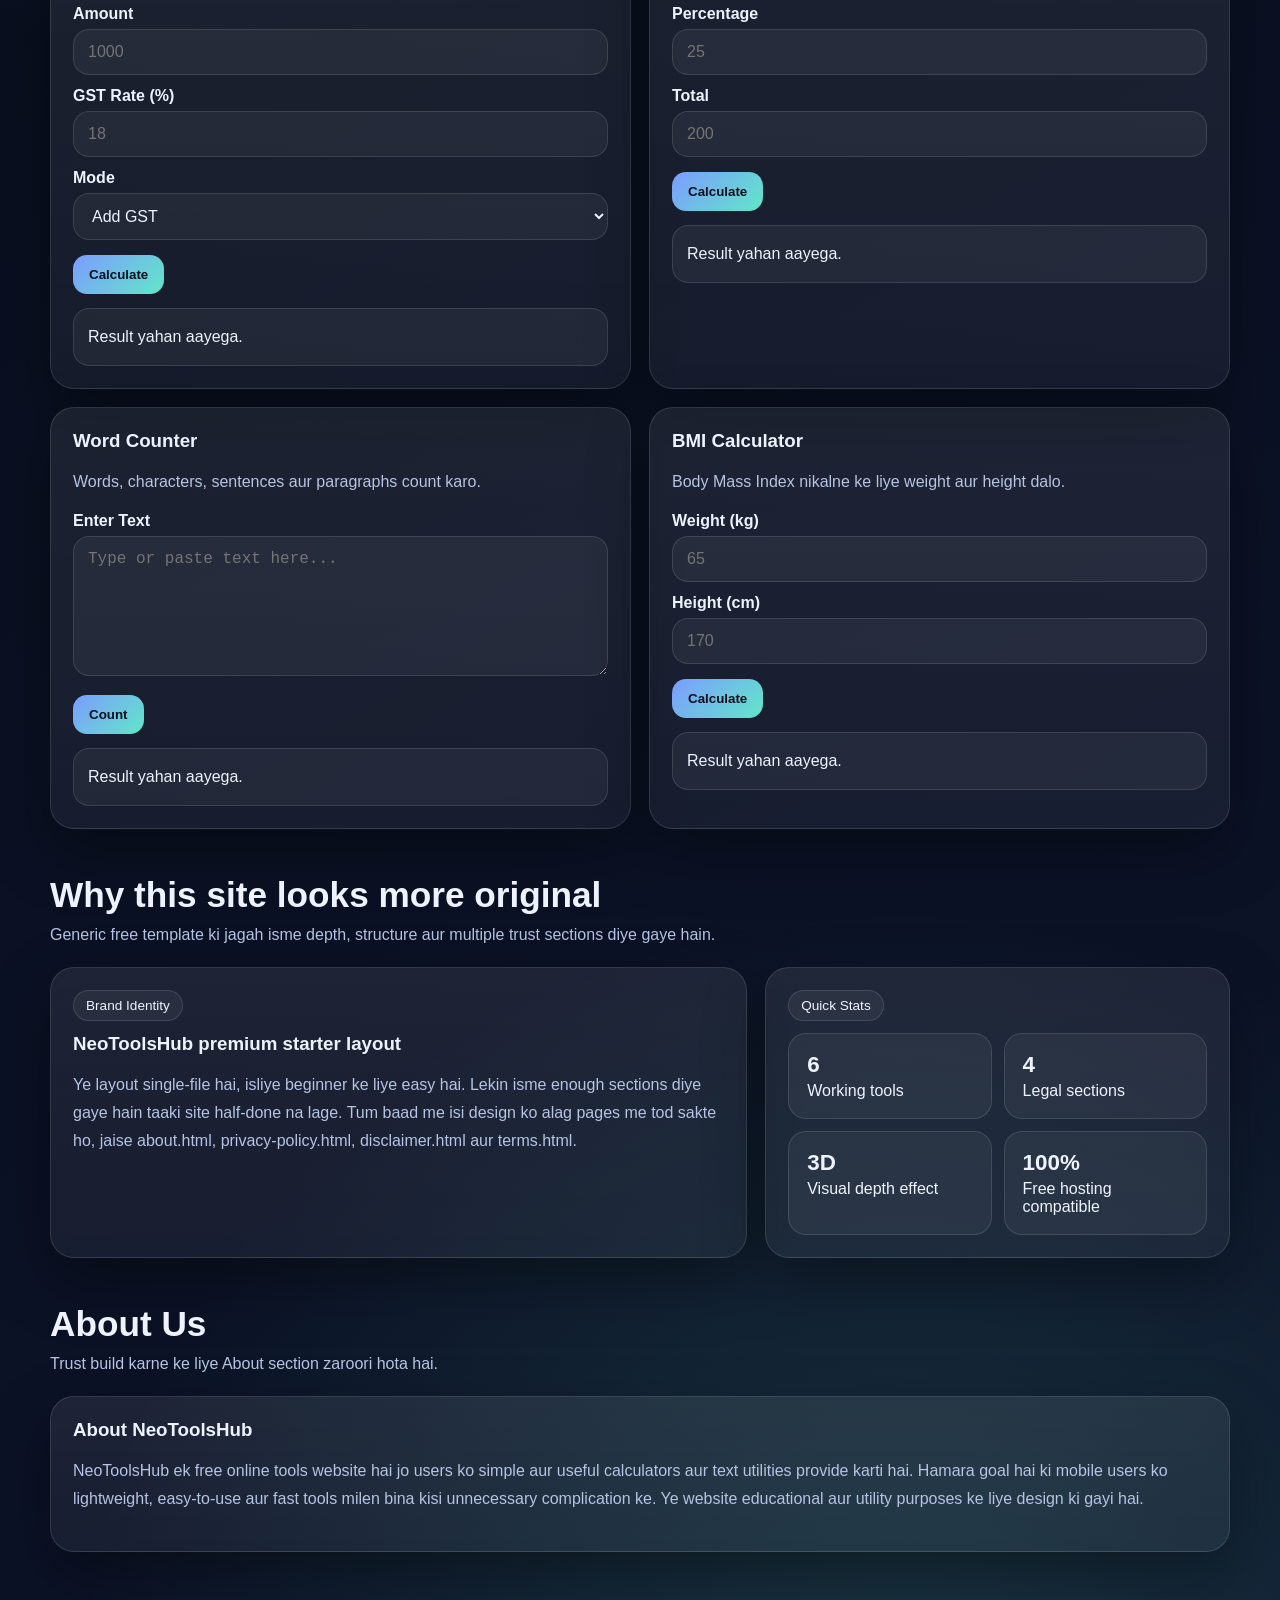
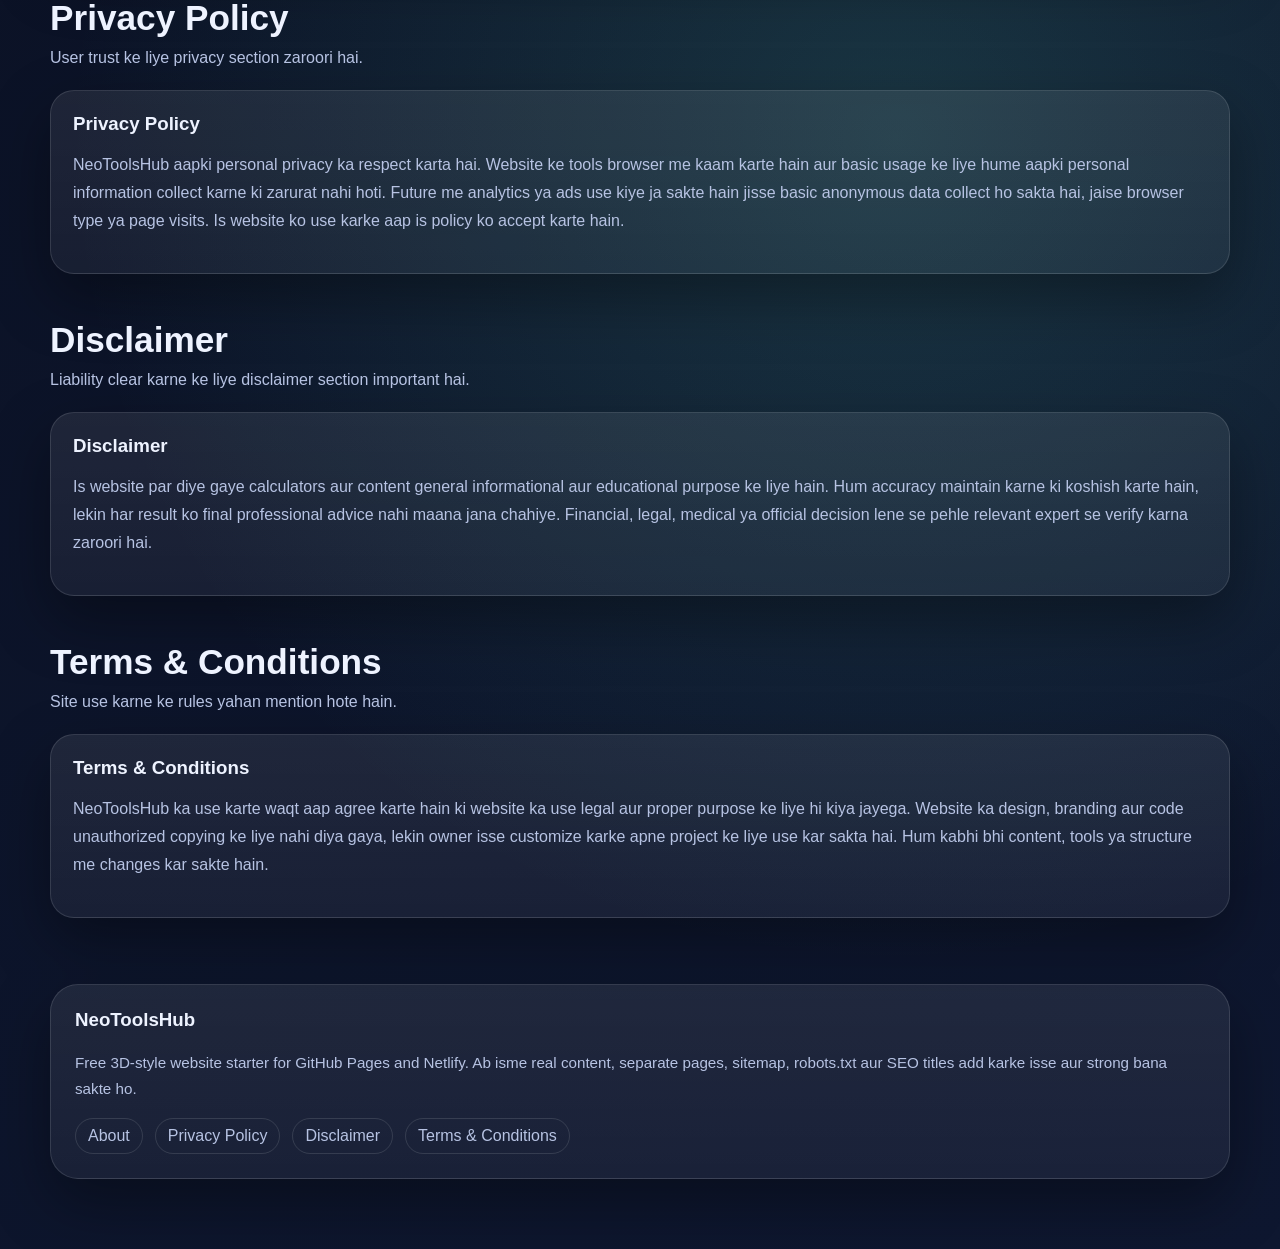
==== commit 74ffdc9d: "Update index.html" ====
--- a/index.html
+++ b/index.html
@@ -140,11 +140,9 @@
         </div>
       </a>
       <nav>
-        <a href="#features">Features</a>
-        <a href="#tools">Tools</a>
-        <a href="#about">About</a>
-        <a href="#privacy">Privacy</a>
-        <a href="#terms">Terms</a>
+      <a href="#about">About</a>
+<a href="#privacy">Privacy</a>
+<a href="#terms">Terms</a>
       </nav>
     </div>
   </header>
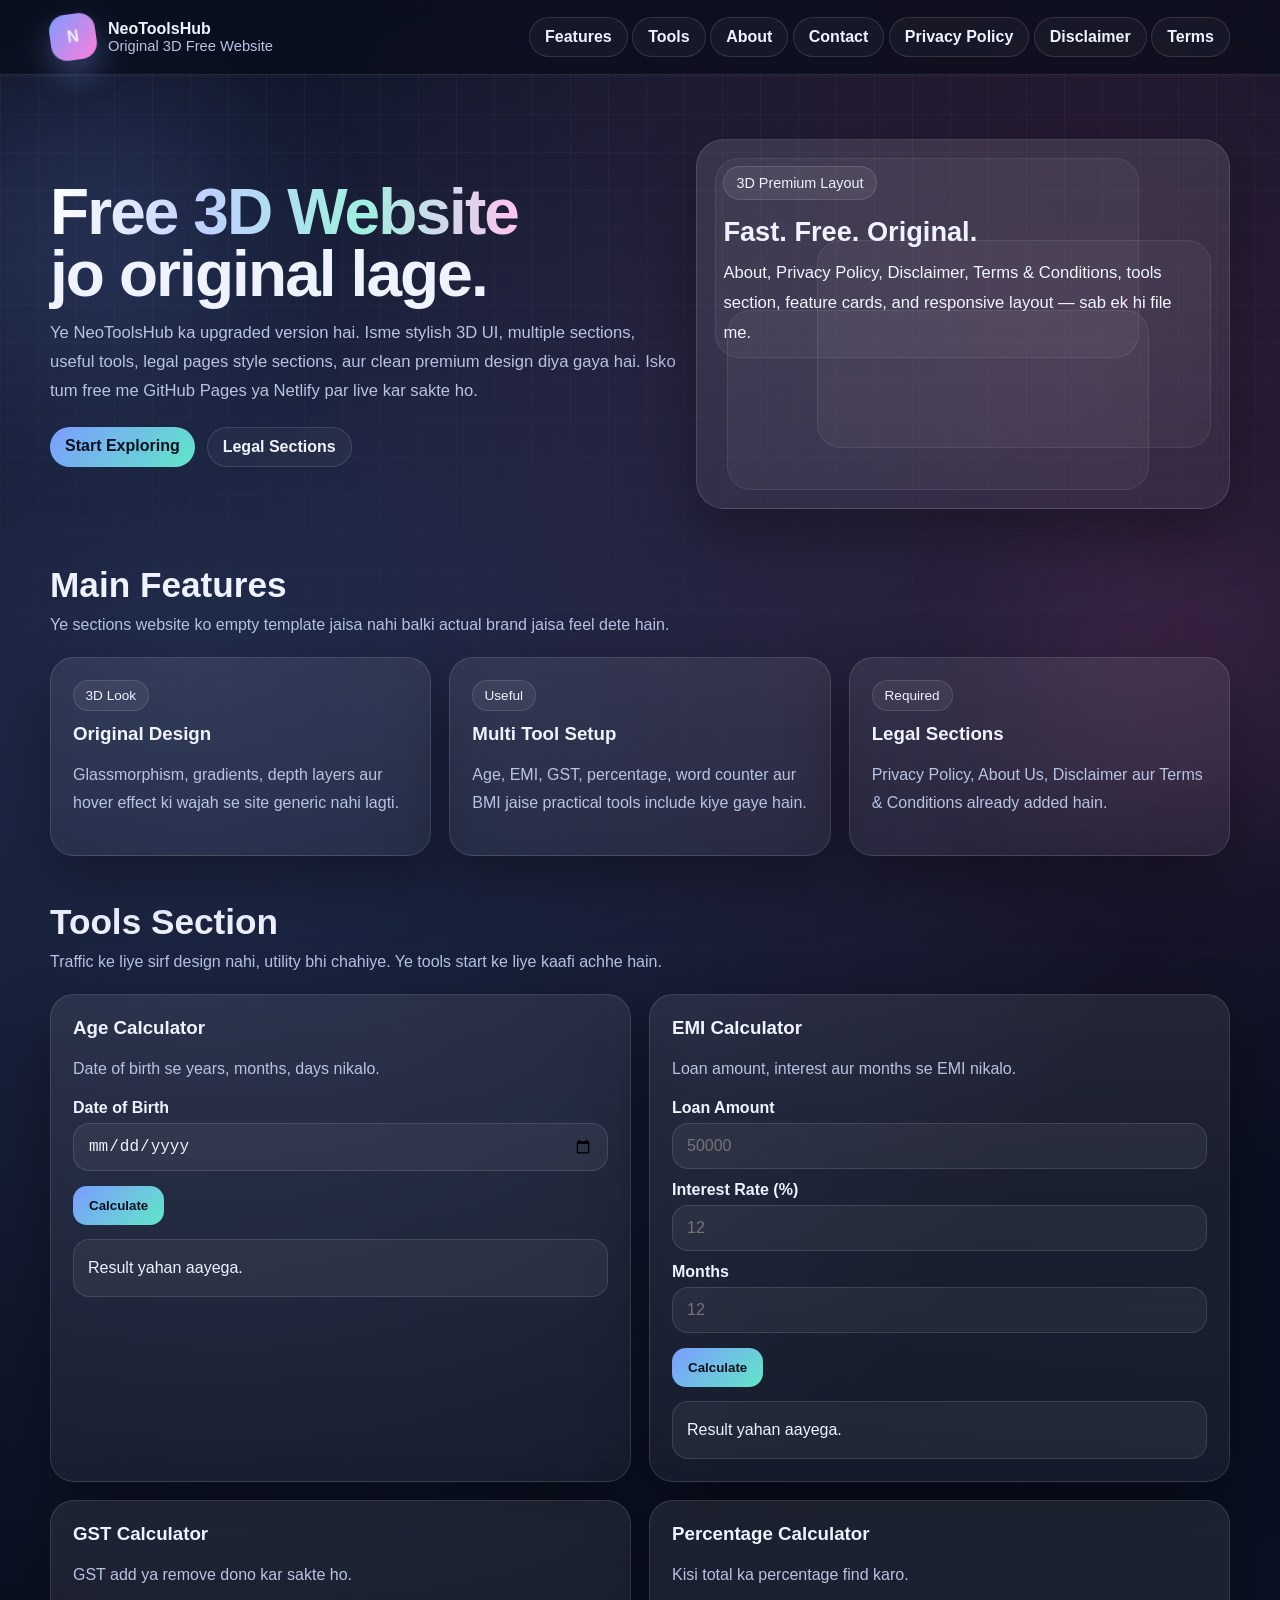
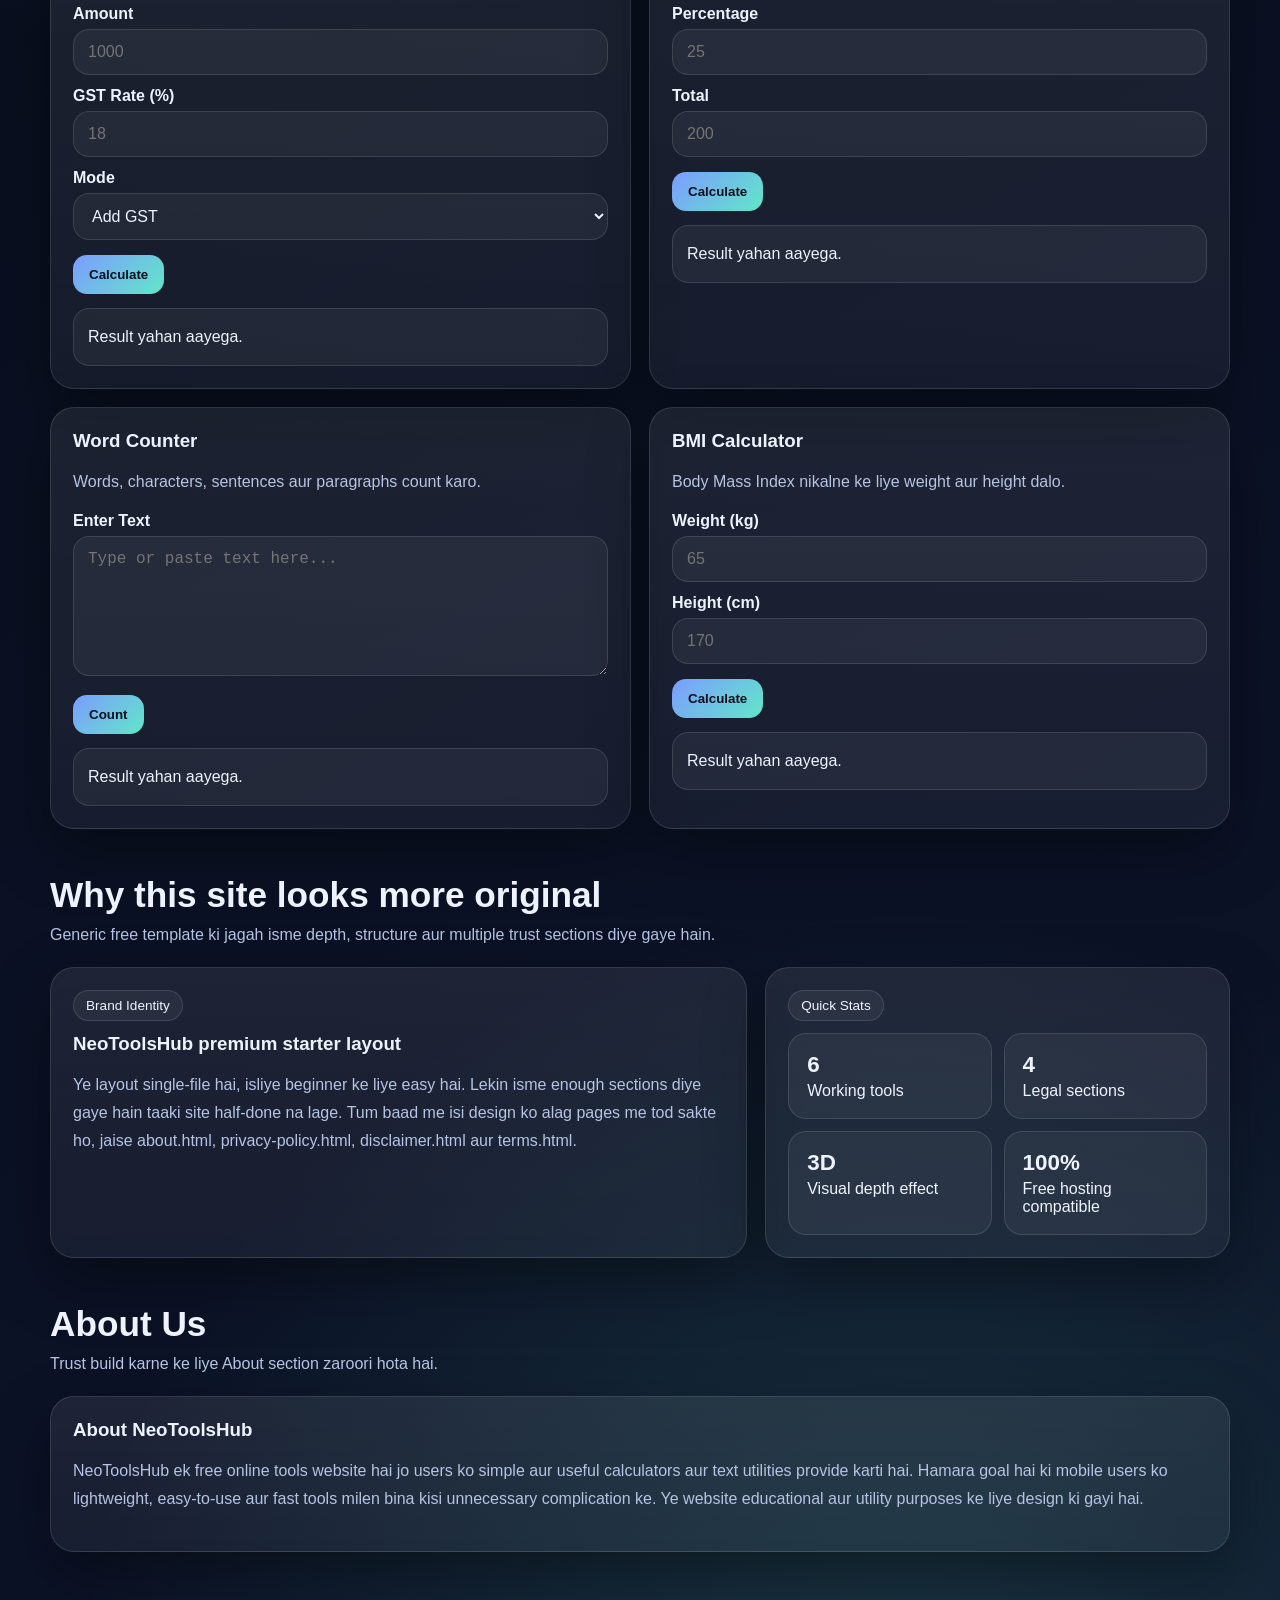
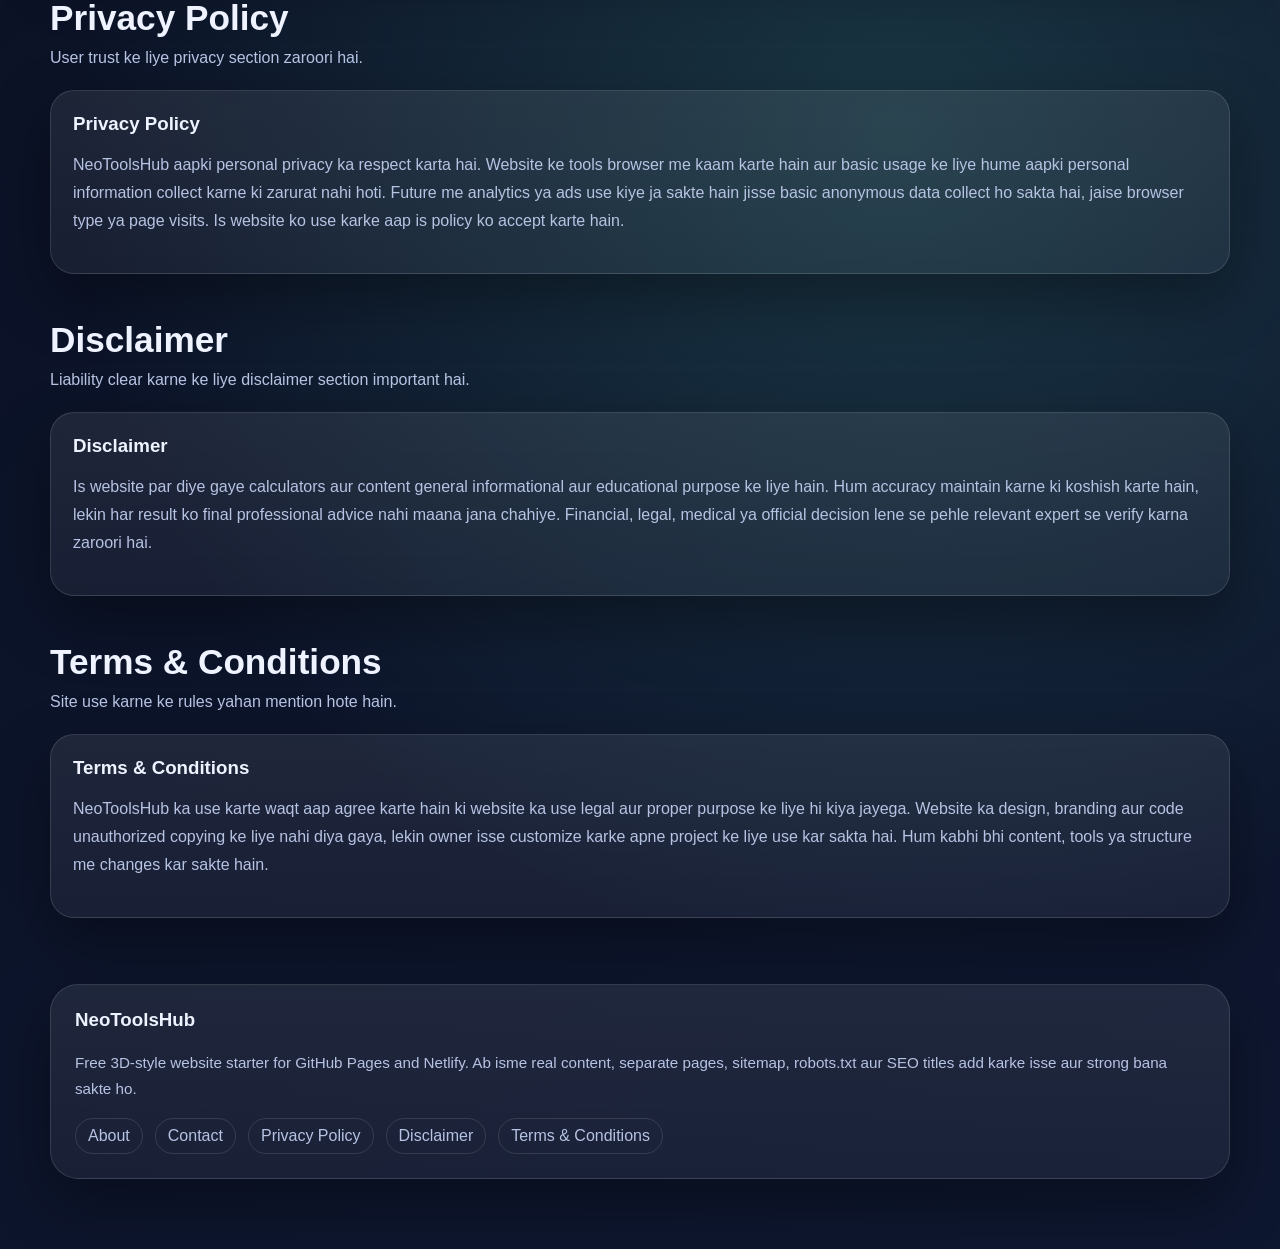
==== commit 7975793b: "Update index.html" ====
--- a/index.html
+++ b/index.html
@@ -140,9 +140,13 @@
         </div>
       </a>
       <nav>
-      <a href="#about">About</a>
-<a href="#privacy">Privacy</a>
-<a href="#terms">Terms</a>
+        <a href="#features">Features</a>
+        <a href="#tools">Tools</a>
+        <a href="about.html">About</a>
+        <a href="contact.html">Contact</a>
+        <a href="privacy-policy.html">Privacy Policy</a>
+        <a href="disclaimer.html">Disclaimer</a>
+        <a href="terms.html">Terms</a>
       </nav>
     </div>
   </header>
@@ -388,10 +392,11 @@
         Free 3D-style website starter for GitHub Pages and Netlify. Ab isme real content, separate pages, sitemap, robots.txt aur SEO titles add karke isse aur strong bana sakte ho.
       </p>
       <div class="footer-links">
-        <a href="#about">About</a>
-        <a href="#privacy">Privacy Policy</a>
-        <a href="#disclaimer">Disclaimer</a>
-        <a href="#terms">Terms & Conditions</a>
+        <a href="about.html">About</a>
+        <a href="contact.html">Contact</a>
+        <a href="privacy-policy.html">Privacy Policy</a>
+        <a href="disclaimer.html">Disclaimer</a>
+        <a href="terms.html">Terms & Conditions</a>
       </div>
     </div>
   </footer>
